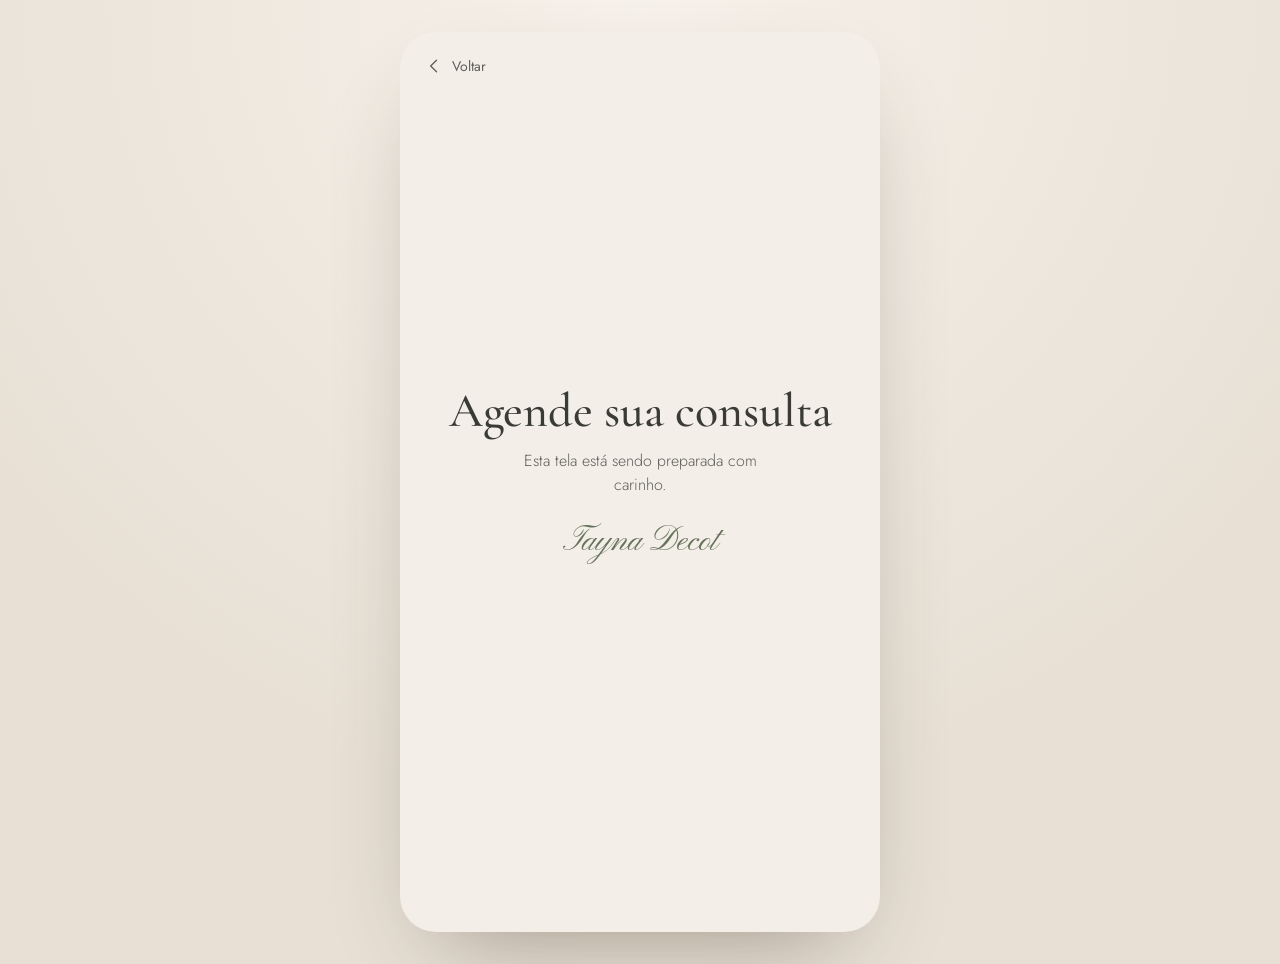
==== agendar.html @ 0a85730a "Start over with a mobile-first link-in-bio home screen New home screen modelled on the reference: sc" ====
<!doctype html>
<html lang="pt-BR">
<head>
  <meta charset="utf-8">
  <meta name="viewport" content="width=device-width, initial-scale=1, viewport-fit=cover">
  <title>Agende sua consulta — Dra. Tayna Decot</title>
  <meta name="theme-color" content="#f3eee8">
  <link rel="preconnect" href="https://fonts.googleapis.com">
  <link rel="preconnect" href="https://fonts.gstatic.com" crossorigin>
  <link href="https://fonts.googleapis.com/css2?family=Cormorant+Garamond:ital,wght@0,400;0,500;0,600;1,400&family=Jost:wght@300;400;500&family=Pinyon+Script&display=swap" rel="stylesheet">
  <link rel="stylesheet" href="styles.css">
</head>
<body>
  <!-- Tela provisória: conteúdo a planejar -->
  <main class="app stub">
    <a class="stub__back" href="index.html"><svg viewBox="0 0 24 24" aria-hidden="true"><path d="M15 5l-7 7 7 7"/></svg>Voltar</a>
    <div class="stub__body">
      <h1 class="stub__title">Agende sua consulta</h1>
      <p class="stub__text">Esta tela está sendo preparada com carinho.</p>
      <p class="stub__sign">Tayna Decot</p>
    </div>
  </main>
</body>
</html>
---- styles.css ----
/* ==========================================================
   Dra. Tayna Decot — tela inicial (mobile first)
   ========================================================== */
:root {
  --cream: #f3eee8;
  --cream-deep: #e8e0d5;
  --sage: #66725a;
  --sage-dark: #4f5a45;
  --sage-soft: #a9b19c;
  --ink: #2e302b;
  --muted: #5d6058;
  --line: #d8cfc3;
  --white: #fffdfa;
  --serif: "Cormorant Garamond", "Times New Roman", serif;
  --sans: "Jost", system-ui, sans-serif;
  --script: "Pinyon Script", cursive;
  --ease: cubic-bezier(.2, .8, .2, 1);
}

*, *::before, *::after { box-sizing: border-box; }
html { -webkit-text-size-adjust: 100%; }
body {
  margin: 0;
  font-family: var(--sans);
  color: var(--ink);
  background: var(--cream-deep);
  -webkit-font-smoothing: antialiased;
}
a { color: inherit; text-decoration: none; }
img { display: block; max-width: 100%; }
:focus-visible { outline: 2px solid var(--sage-dark); outline-offset: 3px; }

/* Coluna do app: tela cheia no celular, centralizada no computador */
.app {
  position: relative;
  max-width: 480px;
  min-height: 100svh;
  margin: 0 auto;
  background: var(--cream);
  overflow: hidden;
  padding-bottom: env(safe-area-inset-bottom);
}
@media (min-width: 520px) {
  body { padding: 32px 0; background: radial-gradient(circle at 50% 0%, #f6f1ea, var(--cream-deep) 70%); }
  .app { min-height: calc(100svh - 64px); border-radius: 36px; box-shadow: 0 40px 90px -40px rgba(60, 50, 35, .45); }
}

/* ---------- topo ---------- */
.hero {
  position: relative;
  height: clamp(500px, 138vw, 620px);
  isolation: isolate;
}
.hero__mono {
  position: absolute; z-index: 1; left: 18px; top: 6px;
  font-family: var(--script); font-size: 118px; line-height: 1;
  color: rgba(46, 48, 43, .16);
  animation: ink 1.6s .2s var(--ease) both;
}
.hero__flourish {
  position: absolute; z-index: 1; left: -8px; top: 88px; width: 72%;
  fill: none; stroke: rgba(46, 48, 43, .18); stroke-width: 1.2; stroke-linecap: round;
  stroke-dasharray: 420; stroke-dashoffset: 420;
  animation: draw 2.2s .5s var(--ease) forwards;
}

.hero__photo {
  position: absolute; z-index: 0; right: 0; top: 0; bottom: 0; width: 64%;
  /* a foto se funde no creme pela esquerda e por baixo */
  -webkit-mask-image: linear-gradient(to right, transparent 0%, #000 28%), linear-gradient(to top, transparent 0%, #000 22%);
  -webkit-mask-composite: source-in;
  mask-image: linear-gradient(to right, transparent 0%, #000 28%), linear-gradient(to top, transparent 0%, #000 22%);
  mask-composite: intersect;
}
.hero__photo img {
  width: 100%; height: 100%; object-fit: cover; object-position: 50% 15%;
  animation: reveal-photo 1.6s var(--ease) both;
}
.hero__photo-empty { display: none; }
.hero__photo.is-empty {
  background:
    radial-gradient(120% 70% at 70% 35%, rgba(255, 255, 255, .7), transparent 60%),
    linear-gradient(160deg, #ddd4c7, #cfc5b6);
}
.hero__photo.is-empty .hero__photo-empty {
  position: absolute; inset: 0; display: grid; place-content: center; text-align: center;
  padding-left: 28%; font-family: var(--serif); font-size: 20px; font-style: italic; color: #7a6f60;
}
.hero__photo-empty small { font-family: var(--sans); font-style: normal; font-size: 11px; letter-spacing: .04em; }

.hero__text {
  position: absolute; z-index: 2; left: 24px; bottom: 34px; width: 58%;
}
.hero__name {
  margin: 0;
  font-family: var(--serif); font-weight: 500;
  font-size: clamp(50px, 14.5vw, 66px); line-height: .92; letter-spacing: -.01em;
  color: #3a3b35;
}
.hero__name span { display: block; animation: rise 1s var(--ease) both; }
.hero__name span + span { animation-delay: .12s; }
.hero__role {
  margin: 12px 0 0;
  font-family: var(--serif); font-size: 24px; color: var(--muted);
  animation: rise 1s .24s var(--ease) both;
}
.hero__tagline {
  margin: 22px 0 0; max-width: 190px;
  font-size: 15px; font-weight: 300; line-height: 1.45; color: var(--muted);
  animation: rise 1s .36s var(--ease) both;
}
.hero__tagline strong { font-weight: 500; color: var(--ink); }

/* ---------- botões ---------- */
.links {
  position: relative; z-index: 3;
  display: grid; gap: 12px;
  padding: 0 16px;
  margin-top: -6px;
}
.link {
  position: relative; overflow: hidden; isolation: isolate;
  display: flex; align-items: center; gap: 18px;
  min-height: 108px; padding: 18px 20px 18px 18px;
  border-radius: 18px;
  color: var(--white);
  background:
    linear-gradient(90deg, rgba(102, 114, 90, .97) 38%, rgba(102, 114, 90, .55) 100%),
    var(--bg, none) right center / cover no-repeat,
    var(--sage);
  box-shadow: 0 14px 30px -18px rgba(60, 70, 50, .6), inset 0 0 0 1px rgba(255, 255, 255, .08);
  transform: translateY(0);
  transition: transform .5s var(--ease), box-shadow .5s var(--ease);
  animation: rise .9s var(--ease) backwards;
}
.link:nth-child(1) { animation-delay: .45s; }
.link:nth-child(2) { animation-delay: .55s; }
.link:nth-child(3) { animation-delay: .65s; }
.link:nth-child(4) { animation-delay: .75s; }

/* ramo de folhas em traço, decorando o lado direito (aparece mesmo sem foto) */
.link::before {
  content: ""; position: absolute; z-index: -1; right: -10px; bottom: -18px; width: 150px; height: 150px;
  opacity: .22;
  background: url("data:image/svg+xml,%3Csvg xmlns='http://www.w3.org/2000/svg' viewBox='0 0 100 100' fill='none' stroke='%23fffdfa' stroke-width='1.2' stroke-linecap='round'%3E%3Cpath d='M20 98C40 70 55 45 88 12'/%3E%3Cpath d='M42 68c-12-2-20-10-22-22 12 2 20 10 22 22z'/%3E%3Cpath d='M44 66c2-12 10-20 22-22-2 12-10 20-22 22z'/%3E%3Cpath d='M58 46c-11-3-17-11-18-22 11 3 17 11 18 22z'/%3E%3Cpath d='M60 44c3-11 11-17 22-18-3 11-11 17-22 18z'/%3E%3Cpath d='M73 28c-9-3-14-10-14-19 9 3 14 10 14 19z'/%3E%3Cpath d='M30 84c-10-1-17-8-19-18 10 1 17 8 19 18z'/%3E%3C/svg%3E") center / contain no-repeat;
  transition: transform .8s var(--ease), opacity .5s;
}
/* brilho que atravessa o botão no toque/hover */
.link::after {
  content: ""; position: absolute; inset: 0; z-index: 0; pointer-events: none;
  background: linear-gradient(105deg, transparent 35%, rgba(255, 255, 255, .22) 50%, transparent 65%);
  transform: translateX(-120%);
}
.link:hover, .link:focus-visible { transform: translateY(-3px); box-shadow: 0 22px 40px -20px rgba(60, 70, 50, .7), inset 0 0 0 1px rgba(255, 255, 255, .12); }
.link:hover::before { transform: rotate(-6deg) scale(1.06); opacity: .32; }
.link:hover::after, .link:focus-visible::after { transform: translateX(120%); transition: transform 1s var(--ease); }
.link:active { transform: scale(.98); }

.link__icon {
  position: relative; z-index: 1; flex: none;
  width: 62px; height: 62px; border-radius: 50%;
  display: grid; place-items: center;
  background: var(--white);
  box-shadow: 0 6px 16px -8px rgba(0, 0, 0, .35);
  transition: transform .5s var(--ease);
}
.link__icon svg { width: 28px; height: 28px; fill: none; stroke: var(--sage-dark); stroke-width: 1.5; stroke-linecap: round; stroke-linejoin: round; }
.link:hover .link__icon { transform: scale(1.06) rotate(-4deg); }
.link__label {
  position: relative; z-index: 1; flex: 1;
  font-family: var(--serif); font-size: 27px; line-height: 1.05; font-weight: 500;
  text-shadow: 0 1px 12px rgba(40, 45, 35, .25);
}
.link__chev {
  position: relative; z-index: 1; flex: none;
  width: 22px; height: 22px; fill: none; stroke: currentColor; stroke-width: 1.6; stroke-linecap: round; stroke-linejoin: round;
  opacity: .9; transition: transform .4s var(--ease);
}
.link:hover .link__chev { transform: translateX(4px); }

/* botão de destaque: foto à esquerda, texto à direita (como no modelo) */
.link--feature {
  justify-content: flex-end;
  padding-left: 45%;
  background:
    linear-gradient(90deg, rgba(102, 114, 90, 0) 0%, rgba(102, 114, 90, .35) 38%, rgba(102, 114, 90, .97) 58%),
    var(--bg, none) left center / cover no-repeat,
    linear-gradient(120deg, #b8bea9 0%, #8e977f 45%, var(--sage) 70%);
}
.link--feature::before { right: auto; left: -14px; opacity: .3; }

/* ---------- rodapé ---------- */
.foot { padding: 34px 24px 40px; text-align: center; color: var(--muted); }
.foot__social { display: flex; justify-content: center; gap: 12px; }
.foot__social a {
  width: 44px; height: 44px; border-radius: 50%; display: grid; place-items: center;
  border: 1px solid var(--line); transition: background .3s, border-color .3s, color .3s;
}
.foot__social a:hover { background: var(--sage); border-color: var(--sage); color: var(--white); }
.foot__social svg { width: 20px; fill: none; stroke: currentColor; stroke-width: 1.5; stroke-linecap: round; stroke-linejoin: round; }
.foot__sign { margin: 18px 0 0; font-family: var(--script); font-size: 38px; line-height: 1.1; color: var(--sage); }
.foot__copy { margin: 6px 0 0; font-size: 11px; letter-spacing: .12em; text-transform: uppercase; }

/* ---------- telas internas (provisórias) ---------- */
.stub { min-height: 100svh; display: flex; flex-direction: column; padding: 24px; }
.stub__back { display: inline-flex; align-items: center; gap: 8px; font-size: 14px; color: var(--muted); }
.stub__back svg { width: 20px; fill: none; stroke: currentColor; stroke-width: 1.6; stroke-linecap: round; stroke-linejoin: round; }
.stub__body { margin: auto 0; text-align: center; }
.stub__title { margin: 0; font-family: var(--serif); font-weight: 500; font-size: 48px; line-height: 1; color: #3a3b35; animation: rise 1s var(--ease) both; }
.stub__text { margin: 14px auto 0; max-width: 260px; color: var(--muted); font-weight: 300; line-height: 1.5; }
.stub__sign { margin-top: 24px; font-family: var(--script); font-size: 34px; color: var(--sage); }

/* ---------- animações ---------- */
@keyframes rise { from { opacity: 0; transform: translateY(18px); } to { opacity: 1; transform: none; } }
@keyframes reveal-photo { from { opacity: 0; transform: scale(1.08); } to { opacity: 1; transform: none; } }
@keyframes ink { from { opacity: 0; clip-path: inset(0 100% 0 0); } to { opacity: 1; clip-path: inset(0 0 0 0); } }
@keyframes draw { to { stroke-dashoffset: 0; } }

@media (prefers-reduced-motion: reduce) {
  *, *::before, *::after { animation: none !important; transition: none !important; }
  .hero__flourish { stroke-dashoffset: 0; }
}
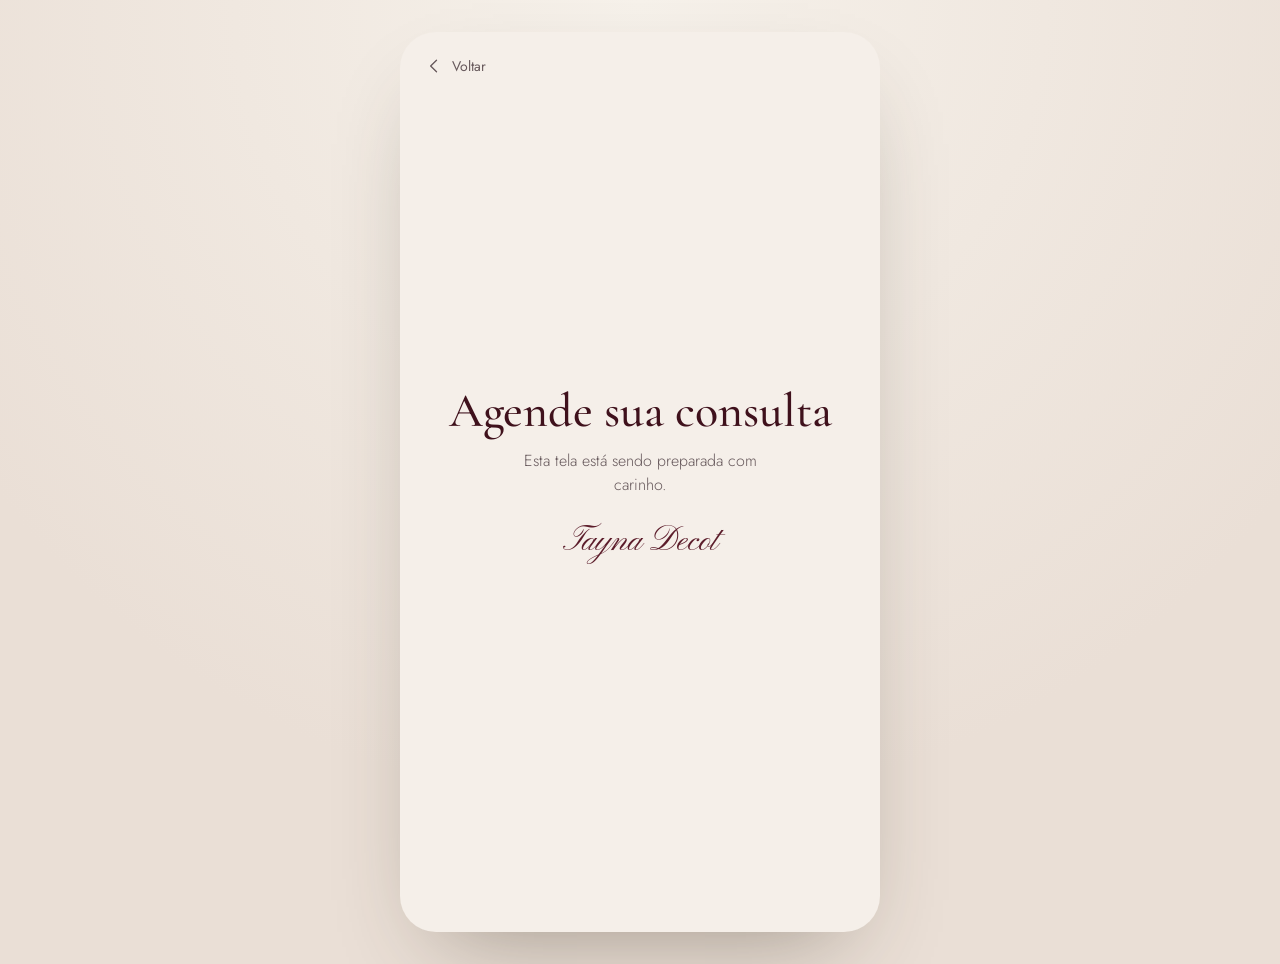
==== commit d699de8c: "Switch theme to dark wine with fine gold line details Wine buttons with a thin inset champagne frame" ====
--- a/agendar.html
+++ b/agendar.html
@@ -4,7 +4,7 @@
   <meta charset="utf-8">
   <meta name="viewport" content="width=device-width, initial-scale=1, viewport-fit=cover">
   <title>Agende sua consulta — Dra. Tayna Decot</title>
-  <meta name="theme-color" content="#f3eee8">
+  <meta name="theme-color" content="#f5efe9">
   <link rel="preconnect" href="https://fonts.googleapis.com">
   <link rel="preconnect" href="https://fonts.gstatic.com" crossorigin>
   <link href="https://fonts.googleapis.com/css2?family=Cormorant+Garamond:ital,wght@0,400;0,500;0,600;1,400&family=Jost:wght@300;400;500&family=Pinyon+Script&display=swap" rel="stylesheet">
--- a/styles.css
+++ b/styles.css
@@ -2,14 +2,16 @@
    Dra. Tayna Decot — tela inicial (mobile first)
    ========================================================== */
 :root {
-  --cream: #f3eee8;
-  --cream-deep: #e8e0d5;
-  --sage: #66725a;
-  --sage-dark: #4f5a45;
-  --sage-soft: #a9b19c;
-  --ink: #2e302b;
-  --muted: #5d6058;
-  --line: #d8cfc3;
+  --cream: #f5efe9;
+  --cream-deep: #eadfd6;
+  --wine: #5c1d2b;
+  --wine-dark: #3f111c;
+  --wine-soft: #b98d93;
+  --gold: #c7a67a;
+  --gold-line: rgba(199, 166, 122, .6);
+  --ink: #2f2427;
+  --muted: #66585b;
+  --line: #dccbc0;
   --white: #fffdfa;
   --serif: "Cormorant Garamond", "Times New Roman", serif;
   --sans: "Jost", system-ui, sans-serif;
@@ -28,7 +30,7 @@
 }
 a { color: inherit; text-decoration: none; }
 img { display: block; max-width: 100%; }
-:focus-visible { outline: 2px solid var(--sage-dark); outline-offset: 3px; }
+:focus-visible { outline: 2px solid var(--wine); outline-offset: 3px; }
 
 /* Coluna do app: tela cheia no celular, centralizada no computador */
 .app {
@@ -54,12 +56,12 @@
 .hero__mono {
   position: absolute; z-index: 1; left: 18px; top: 6px;
   font-family: var(--script); font-size: 118px; line-height: 1;
-  color: rgba(46, 48, 43, .16);
+  color: rgba(92, 29, 43, .15);
   animation: ink 1.6s .2s var(--ease) both;
 }
 .hero__flourish {
   position: absolute; z-index: 1; left: -8px; top: 88px; width: 72%;
-  fill: none; stroke: rgba(46, 48, 43, .18); stroke-width: 1.2; stroke-linecap: round;
+  fill: none; stroke: rgba(92, 29, 43, .3); stroke-width: .7; stroke-linecap: round;
   stroke-dasharray: 420; stroke-dashoffset: 420;
   animation: draw 2.2s .5s var(--ease) forwards;
 }
@@ -95,7 +97,7 @@
   margin: 0;
   font-family: var(--serif); font-weight: 500;
   font-size: clamp(50px, 14.5vw, 66px); line-height: .92; letter-spacing: -.01em;
-  color: #3a3b35;
+  color: var(--wine-dark);
 }
 .hero__name span { display: block; animation: rise 1s var(--ease) both; }
 .hero__name span + span { animation-delay: .12s; }
@@ -110,6 +112,13 @@
   animation: rise 1s .36s var(--ease) both;
 }
 .hero__tagline strong { font-weight: 500; color: var(--ink); }
+
+/* ---------- ornamento fino ---------- */
+.ornament { position: relative; z-index: 3; display: flex; align-items: center; gap: 10px; padding: 0 40px 16px; color: var(--gold); }
+.ornament::before, .ornament::after { content: ""; flex: 1; height: 1px; background: linear-gradient(90deg, transparent, var(--gold-line)); transform-origin: right; animation: grow 1.2s .4s var(--ease) backwards; }
+.ornament::after { background: linear-gradient(90deg, var(--gold-line), transparent); transform-origin: left; }
+.ornament svg { width: 16px; height: 16px; fill: none; stroke: currentColor; stroke-width: .8; animation: rise 1s .5s var(--ease) backwards; }
+@keyframes grow { from { transform: scaleX(0); } }
 
 /* ---------- botões ---------- */
 .links {
@@ -125,10 +134,11 @@
   border-radius: 18px;
   color: var(--white);
   background:
-    linear-gradient(90deg, rgba(102, 114, 90, .97) 38%, rgba(102, 114, 90, .55) 100%),
+    linear-gradient(90deg, rgba(92, 29, 43, .97) 38%, rgba(92, 29, 43, .6) 100%),
     var(--bg, none) right center / cover no-repeat,
-    var(--sage);
-  box-shadow: 0 14px 30px -18px rgba(60, 70, 50, .6), inset 0 0 0 1px rgba(255, 255, 255, .08);
+    var(--wine);
+  box-shadow: 0 16px 32px -20px rgba(63, 17, 28, .75);
+  outline: 1px solid var(--gold-line); outline-offset: -7px;
   transform: translateY(0);
   transition: transform .5s var(--ease), box-shadow .5s var(--ease);
   animation: rise .9s var(--ease) backwards;
@@ -141,18 +151,18 @@
 /* ramo de folhas em traço, decorando o lado direito (aparece mesmo sem foto) */
 .link::before {
   content: ""; position: absolute; z-index: -1; right: -10px; bottom: -18px; width: 150px; height: 150px;
-  opacity: .22;
-  background: url("data:image/svg+xml,%3Csvg xmlns='http://www.w3.org/2000/svg' viewBox='0 0 100 100' fill='none' stroke='%23fffdfa' stroke-width='1.2' stroke-linecap='round'%3E%3Cpath d='M20 98C40 70 55 45 88 12'/%3E%3Cpath d='M42 68c-12-2-20-10-22-22 12 2 20 10 22 22z'/%3E%3Cpath d='M44 66c2-12 10-20 22-22-2 12-10 20-22 22z'/%3E%3Cpath d='M58 46c-11-3-17-11-18-22 11 3 17 11 18 22z'/%3E%3Cpath d='M60 44c3-11 11-17 22-18-3 11-11 17-22 18z'/%3E%3Cpath d='M73 28c-9-3-14-10-14-19 9 3 14 10 14 19z'/%3E%3Cpath d='M30 84c-10-1-17-8-19-18 10 1 17 8 19 18z'/%3E%3C/svg%3E") center / contain no-repeat;
+  opacity: .45;
+  background: url("data:image/svg+xml,%3Csvg xmlns='http://www.w3.org/2000/svg' viewBox='0 0 100 100' fill='none' stroke='%23d9bf94' stroke-width='.7' stroke-linecap='round'%3E%3Cpath d='M20 98C40 70 55 45 88 12'/%3E%3Cpath d='M42 68c-12-2-20-10-22-22 12 2 20 10 22 22z'/%3E%3Cpath d='M44 66c2-12 10-20 22-22-2 12-10 20-22 22z'/%3E%3Cpath d='M58 46c-11-3-17-11-18-22 11 3 17 11 18 22z'/%3E%3Cpath d='M60 44c3-11 11-17 22-18-3 11-11 17-22 18z'/%3E%3Cpath d='M73 28c-9-3-14-10-14-19 9 3 14 10 14 19z'/%3E%3Cpath d='M30 84c-10-1-17-8-19-18 10 1 17 8 19 18z'/%3E%3C/svg%3E") center / contain no-repeat;
   transition: transform .8s var(--ease), opacity .5s;
 }
 /* brilho que atravessa o botão no toque/hover */
 .link::after {
   content: ""; position: absolute; inset: 0; z-index: 0; pointer-events: none;
-  background: linear-gradient(105deg, transparent 35%, rgba(255, 255, 255, .22) 50%, transparent 65%);
+  background: linear-gradient(105deg, transparent 35%, rgba(233, 208, 170, .22) 50%, transparent 65%);
   transform: translateX(-120%);
 }
-.link:hover, .link:focus-visible { transform: translateY(-3px); box-shadow: 0 22px 40px -20px rgba(60, 70, 50, .7), inset 0 0 0 1px rgba(255, 255, 255, .12); }
-.link:hover::before { transform: rotate(-6deg) scale(1.06); opacity: .32; }
+.link:hover, .link:focus-visible { transform: translateY(-3px); box-shadow: 0 24px 42px -22px rgba(63, 17, 28, .85); outline-color: var(--gold); }
+.link:hover::before { transform: rotate(-6deg) scale(1.06); opacity: .6; }
 .link:hover::after, .link:focus-visible::after { transform: translateX(120%); transition: transform 1s var(--ease); }
 .link:active { transform: scale(.98); }
 
@@ -161,19 +171,19 @@
   width: 62px; height: 62px; border-radius: 50%;
   display: grid; place-items: center;
   background: var(--white);
-  box-shadow: 0 6px 16px -8px rgba(0, 0, 0, .35);
+  box-shadow: 0 0 0 5px var(--wine), 0 0 0 6px var(--gold-line), 0 8px 18px -8px rgba(0, 0, 0, .45);
   transition: transform .5s var(--ease);
 }
-.link__icon svg { width: 28px; height: 28px; fill: none; stroke: var(--sage-dark); stroke-width: 1.5; stroke-linecap: round; stroke-linejoin: round; }
+.link__icon svg { width: 28px; height: 28px; fill: none; stroke: var(--wine); stroke-width: 1.1; stroke-linecap: round; stroke-linejoin: round; }
 .link:hover .link__icon { transform: scale(1.06) rotate(-4deg); }
 .link__label {
   position: relative; z-index: 1; flex: 1;
-  font-family: var(--serif); font-size: 27px; line-height: 1.05; font-weight: 500;
-  text-shadow: 0 1px 12px rgba(40, 45, 35, .25);
+  font-family: var(--serif); font-size: 27px; line-height: 1.05; font-weight: 500; letter-spacing: .01em;
+  text-shadow: 0 1px 12px rgba(40, 10, 18, .3);
 }
 .link__chev {
   position: relative; z-index: 1; flex: none;
-  width: 22px; height: 22px; fill: none; stroke: currentColor; stroke-width: 1.6; stroke-linecap: round; stroke-linejoin: round;
+  width: 22px; height: 22px; fill: none; stroke: var(--gold); stroke-width: 1.1; stroke-linecap: round; stroke-linejoin: round;
   opacity: .9; transition: transform .4s var(--ease);
 }
 .link:hover .link__chev { transform: translateX(4px); }
@@ -183,9 +193,9 @@
   justify-content: flex-end;
   padding-left: 45%;
   background:
-    linear-gradient(90deg, rgba(102, 114, 90, 0) 0%, rgba(102, 114, 90, .35) 38%, rgba(102, 114, 90, .97) 58%),
+    linear-gradient(90deg, rgba(92, 29, 43, 0) 0%, rgba(92, 29, 43, .4) 38%, rgba(92, 29, 43, .97) 58%),
     var(--bg, none) left center / cover no-repeat,
-    linear-gradient(120deg, #b8bea9 0%, #8e977f 45%, var(--sage) 70%);
+    linear-gradient(120deg, #d9c2bb 0%, #a0636c 42%, var(--wine) 68%);
 }
 .link--feature::before { right: auto; left: -14px; opacity: .3; }
 
@@ -194,11 +204,11 @@
 .foot__social { display: flex; justify-content: center; gap: 12px; }
 .foot__social a {
   width: 44px; height: 44px; border-radius: 50%; display: grid; place-items: center;
-  border: 1px solid var(--line); transition: background .3s, border-color .3s, color .3s;
-}
-.foot__social a:hover { background: var(--sage); border-color: var(--sage); color: var(--white); }
-.foot__social svg { width: 20px; fill: none; stroke: currentColor; stroke-width: 1.5; stroke-linecap: round; stroke-linejoin: round; }
-.foot__sign { margin: 18px 0 0; font-family: var(--script); font-size: 38px; line-height: 1.1; color: var(--sage); }
+  border: 1px solid var(--gold-line); color: var(--wine); transition: background .3s, border-color .3s, color .3s;
+}
+.foot__social a:hover { background: var(--wine); border-color: var(--wine); color: var(--white); }
+.foot__social svg { width: 20px; fill: none; stroke: currentColor; stroke-width: 1.1; stroke-linecap: round; stroke-linejoin: round; }
+.foot__sign { margin: 18px 0 0; font-family: var(--script); font-size: 38px; line-height: 1.1; color: var(--wine); }
 .foot__copy { margin: 6px 0 0; font-size: 11px; letter-spacing: .12em; text-transform: uppercase; }
 
 /* ---------- telas internas (provisórias) ---------- */
@@ -206,9 +216,9 @@
 .stub__back { display: inline-flex; align-items: center; gap: 8px; font-size: 14px; color: var(--muted); }
 .stub__back svg { width: 20px; fill: none; stroke: currentColor; stroke-width: 1.6; stroke-linecap: round; stroke-linejoin: round; }
 .stub__body { margin: auto 0; text-align: center; }
-.stub__title { margin: 0; font-family: var(--serif); font-weight: 500; font-size: 48px; line-height: 1; color: #3a3b35; animation: rise 1s var(--ease) both; }
+.stub__title { margin: 0; font-family: var(--serif); font-weight: 500; font-size: 48px; line-height: 1; color: var(--wine-dark); animation: rise 1s var(--ease) both; }
 .stub__text { margin: 14px auto 0; max-width: 260px; color: var(--muted); font-weight: 300; line-height: 1.5; }
-.stub__sign { margin-top: 24px; font-family: var(--script); font-size: 34px; color: var(--sage); }
+.stub__sign { margin-top: 24px; font-family: var(--script); font-size: 34px; color: var(--wine); }
 
 /* ---------- animações ---------- */
 @keyframes rise { from { opacity: 0; transform: translateY(18px); } to { opacity: 1; transform: none; } }
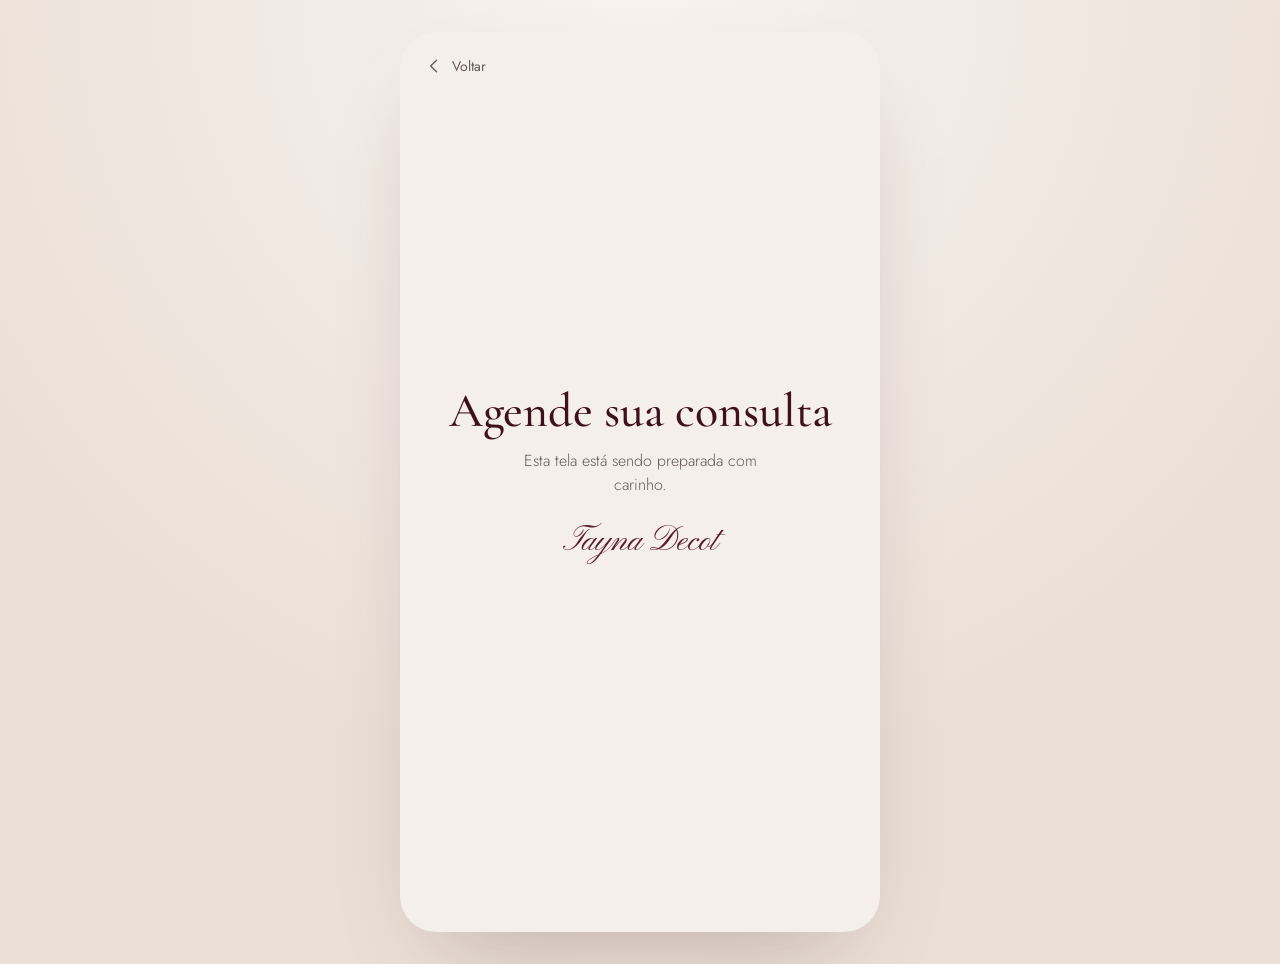
==== commit 3039bf31: "Refine doctor's name with fine lines and remove olive tones Name set in light Cormorant with italic " ====
--- a/agendar.html
+++ b/agendar.html
@@ -7,7 +7,7 @@
   <meta name="theme-color" content="#f5efe9">
   <link rel="preconnect" href="https://fonts.googleapis.com">
   <link rel="preconnect" href="https://fonts.gstatic.com" crossorigin>
-  <link href="https://fonts.googleapis.com/css2?family=Cormorant+Garamond:ital,wght@0,400;0,500;0,600;1,400&family=Jost:wght@300;400;500&family=Pinyon+Script&display=swap" rel="stylesheet">
+  <link href="https://fonts.googleapis.com/css2?family=Cormorant+Garamond:ital,wght@0,300;0,400;0,500;0,600;1,300;1,400&family=Jost:wght@300;400;500&family=Pinyon+Script&display=swap" rel="stylesheet">
   <link rel="stylesheet" href="styles.css">
 </head>
 <body>
--- a/styles.css
+++ b/styles.css
@@ -43,8 +43,8 @@
   padding-bottom: env(safe-area-inset-bottom);
 }
 @media (min-width: 520px) {
-  body { padding: 32px 0; background: radial-gradient(circle at 50% 0%, #f6f1ea, var(--cream-deep) 70%); }
-  .app { min-height: calc(100svh - 64px); border-radius: 36px; box-shadow: 0 40px 90px -40px rgba(60, 50, 35, .45); }
+  body { padding: 32px 0; background: radial-gradient(circle at 50% 0%, #f8f2ee, var(--cream-deep) 70%); }
+  .app { min-height: calc(100svh - 64px); border-radius: 36px; box-shadow: 0 40px 90px -40px rgba(63, 17, 28, .28); }
 }
 
 /* ---------- topo ---------- */
@@ -81,29 +81,39 @@
 .hero__photo-empty { display: none; }
 .hero__photo.is-empty {
   background:
-    radial-gradient(120% 70% at 70% 35%, rgba(255, 255, 255, .7), transparent 60%),
-    linear-gradient(160deg, #ddd4c7, #cfc5b6);
+    radial-gradient(120% 70% at 70% 35%, rgba(255, 255, 255, .75), transparent 60%),
+    linear-gradient(160deg, #eadbd5, #dcc6bf);
 }
 .hero__photo.is-empty .hero__photo-empty {
   position: absolute; inset: 0; display: grid; place-content: center; text-align: center;
-  padding-left: 28%; font-family: var(--serif); font-size: 20px; font-style: italic; color: #7a6f60;
+  padding-left: 28%; font-family: var(--serif); font-size: 20px; font-style: italic; color: #8a6a6e;
 }
 .hero__photo-empty small { font-family: var(--sans); font-style: normal; font-size: 11px; letter-spacing: .04em; }
 
 .hero__text {
   position: absolute; z-index: 2; left: 24px; bottom: 34px; width: 58%;
 }
+.hero__pre {
+  display: flex; align-items: center; gap: 10px; margin: 0 0 12px;
+  font-size: 11px; letter-spacing: .42em; text-transform: uppercase; color: var(--gold);
+  animation: rise 1s var(--ease) backwards;
+}
+.hero__pre::after { content: ""; flex: 0 0 44px; height: 1px; background: var(--gold-line); }
 .hero__name {
   margin: 0;
-  font-family: var(--serif); font-weight: 500;
-  font-size: clamp(50px, 14.5vw, 66px); line-height: .92; letter-spacing: -.01em;
+  font-family: var(--serif); font-weight: 300;
+  font-size: clamp(56px, 16vw, 74px); line-height: .88; letter-spacing: .01em;
   color: var(--wine-dark);
 }
-.hero__name span { display: block; animation: rise 1s var(--ease) both; }
-.hero__name span + span { animation-delay: .12s; }
+.hero__name span { display: block; animation: rise 1.1s var(--ease) backwards; }
+.hero__name span + span { font-style: italic; padding-left: .42em; animation-delay: .12s; }
+/* filete fino dourado com losango, sob o nome */
+.hero__rule { display: flex; align-items: center; gap: 8px; margin: 14px 0 0; width: 150px; color: var(--gold); }
+.hero__rule::before { content: ""; flex: 1; height: 1px; background: linear-gradient(90deg, var(--gold-line), var(--gold)); transform-origin: left; animation: grow 1.2s .35s var(--ease) backwards; }
+.hero__rule svg { width: 9px; height: 9px; fill: none; stroke: currentColor; stroke-width: 1; }
 .hero__role {
   margin: 12px 0 0;
-  font-family: var(--serif); font-size: 24px; color: var(--muted);
+  font-family: var(--serif); font-size: 21px; font-weight: 400; font-style: italic; letter-spacing: .02em; color: var(--muted);
   animation: rise 1s .24s var(--ease) both;
 }
 .hero__tagline {
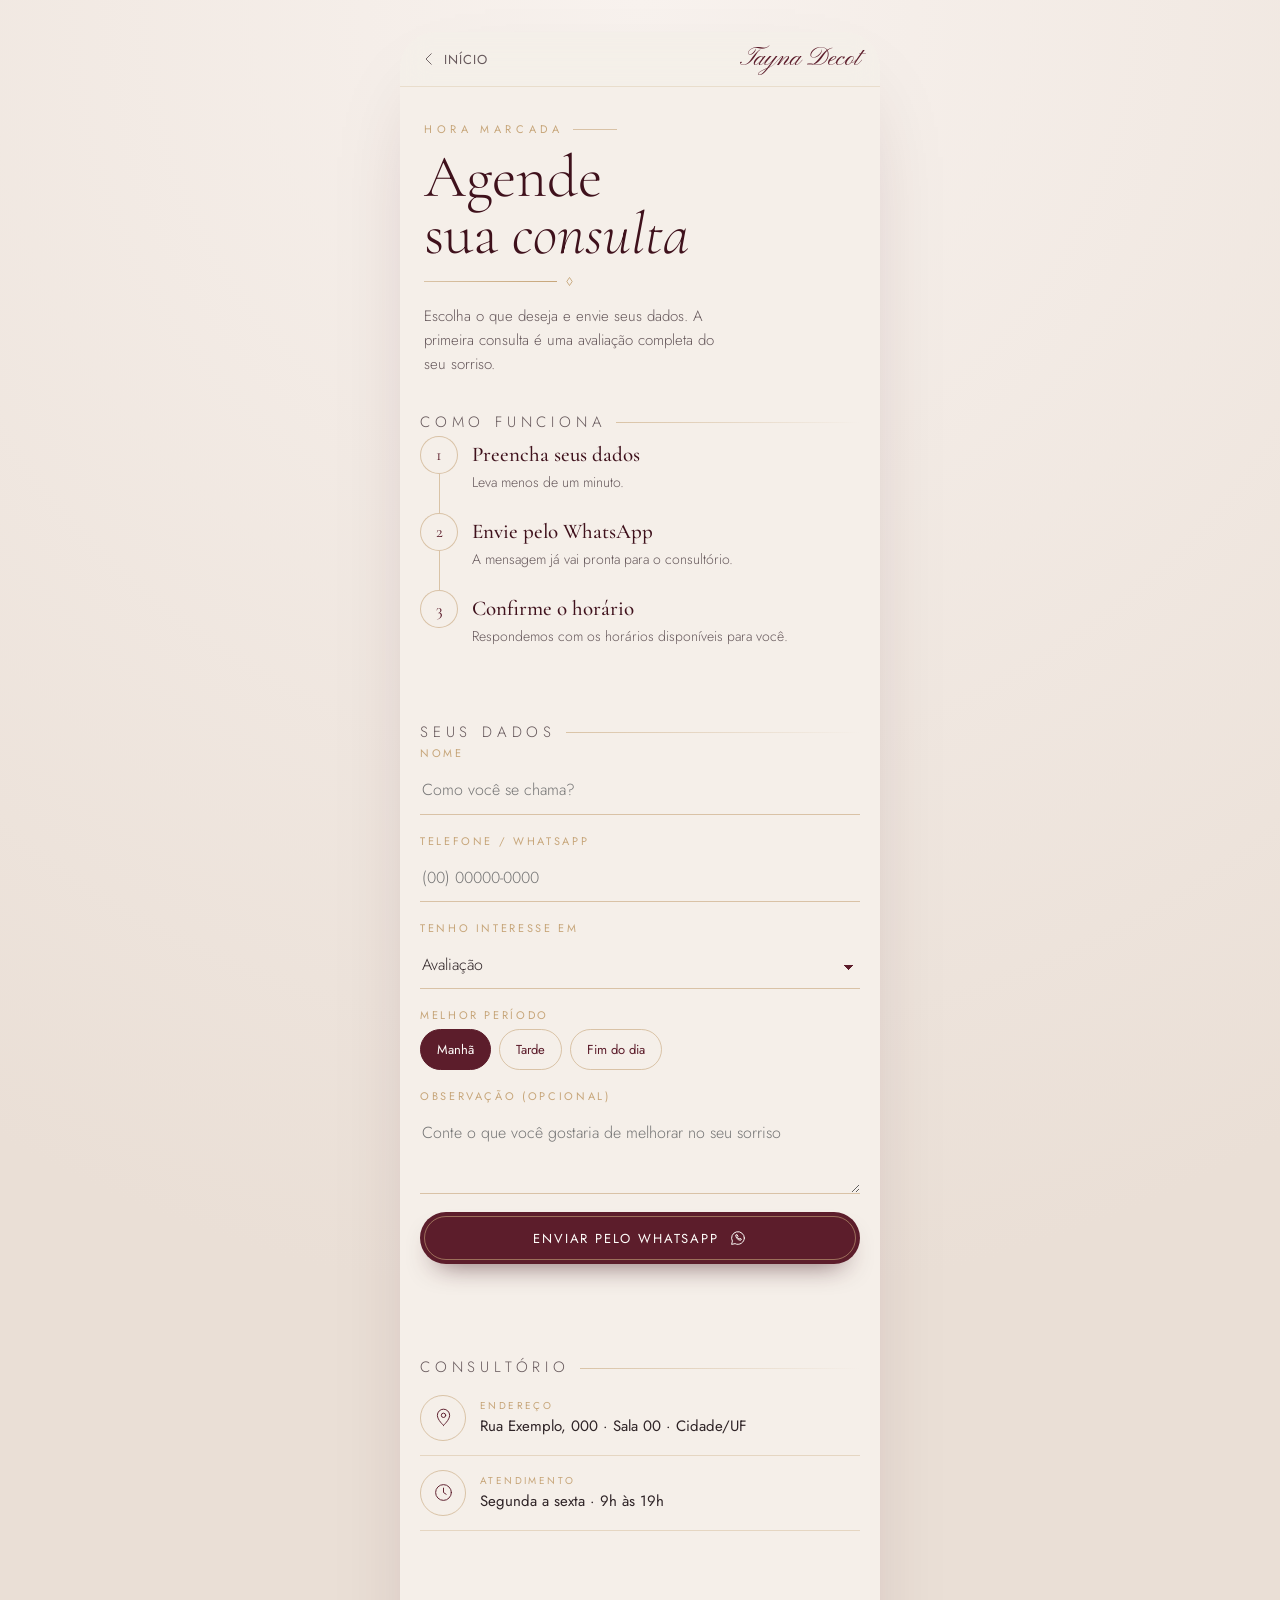
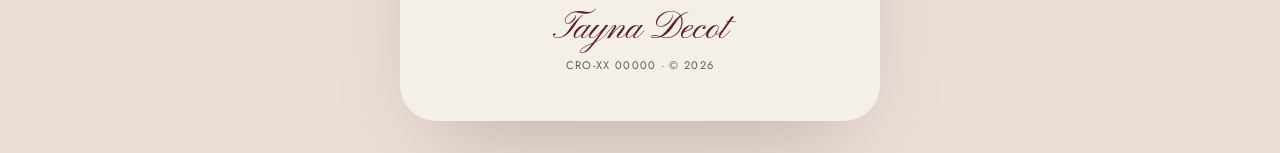
==== commit d33ac9af: "Build out inner screens, flash navigation and one-screen home - Tapping a button (or going back) fla" ====
--- a/agendar.html
+++ b/agendar.html
@@ -4,6 +4,7 @@
   <meta charset="utf-8">
   <meta name="viewport" content="width=device-width, initial-scale=1, viewport-fit=cover">
   <title>Agende sua consulta — Dra. Tayna Decot</title>
+  <meta name="description" content="Agende sua consulta com a Dra. Tayna Decot pelo WhatsApp.">
   <meta name="theme-color" content="#f5efe9">
   <link rel="preconnect" href="https://fonts.googleapis.com">
   <link rel="preconnect" href="https://fonts.gstatic.com" crossorigin>
@@ -11,14 +12,63 @@
   <link rel="stylesheet" href="styles.css">
 </head>
 <body>
-  <!-- Tela provisória: conteúdo a planejar -->
-  <main class="app stub">
-    <a class="stub__back" href="index.html"><svg viewBox="0 0 24 24" aria-hidden="true"><path d="M15 5l-7 7 7 7"/></svg>Voltar</a>
-    <div class="stub__body">
-      <h1 class="stub__title">Agende sua consulta</h1>
-      <p class="stub__text">Esta tela está sendo preparada com carinho.</p>
-      <p class="stub__sign">Tayna Decot</p>
-    </div>
+  <script>document.documentElement.classList.add('flash-in');</script>
+  <div class="page-cover" aria-hidden="true"></div>
+  <main class="app page" id="agendar">
+    <header class="page__top">
+      <a class="page__back" href="index.html" data-flash><svg viewBox="0 0 24 24" aria-hidden="true"><path d="M15 5l-7 7 7 7"/></svg>Início</a>
+      <span class="page__sign">Tayna Decot</span>
+    </header>
+
+    <section class="page__head">
+      <p class="hero__pre">Hora marcada</p>
+      <h1 class="page__title">Agende sua <em>consulta</em></h1>
+      <span class="hero__rule" aria-hidden="true"><svg viewBox="0 0 10 10"><path d="M5 .5l3 4.5-3 4.5-3-4.5z"/></svg></span>
+      <p class="page__intro">Escolha o que deseja e envie seus dados. A primeira consulta é uma avaliação completa do seu sorriso.</p>
+    </section>
+
+    <section class="section reveal">
+      <p class="section__label">Como funciona</p>
+      <ol class="steps">
+        <li><span class="steps__dot">1</span><div><h3>Preencha seus dados</h3><p>Leva menos de um minuto.</p></div></li><li><span class="steps__dot">2</span><div><h3>Envie pelo WhatsApp</h3><p>A mensagem já vai pronta para o consultório.</p></div></li><li><span class="steps__dot">3</span><div><h3>Confirme o horário</h3><p>Respondemos com os horários disponíveis para você.</p></div></li>
+      </ol>
+    </section>
+
+    <section class="section reveal">
+      <p class="section__label">Seus dados</p>
+      <form class="form" id="agenda-form" novalidate>
+        <div class="field"><label for="f-nome">Nome</label><input id="f-nome" name="nome" autocomplete="name" placeholder="Como você se chama?" required></div>
+        <div class="field"><label for="f-tel">Telefone / WhatsApp</label><input id="f-tel" name="telefone" type="tel" inputmode="tel" autocomplete="tel" placeholder="(00) 00000-0000" required></div>
+        <div class="field"><label for="f-trat">Tenho interesse em</label>
+          <select id="f-trat" name="tratamento"><option>Avaliação</option><option>Lentes de contato dental</option><option>Clareamento dental</option><option>Facetas em resina</option><option>Alinhadores invisíveis</option><option>Implantes dentários</option><option>Limpeza e prevenção</option><option>Outro</option></select>
+        </div>
+        <fieldset class="field">
+          <legend>Melhor período</legend>
+          <div class="options">
+            <input type="radio" id="p-manha" name="periodo" value="Manhã" checked><label for="p-manha">Manhã</label>
+            <input type="radio" id="p-tarde" name="periodo" value="Tarde"><label for="p-tarde">Tarde</label>
+            <input type="radio" id="p-noite" name="periodo" value="Fim do dia"><label for="p-noite">Fim do dia</label>
+          </div>
+        </fieldset>
+        <div class="field"><label for="f-msg">Observação (opcional)</label><textarea id="f-msg" name="mensagem" placeholder="Conte o que você gostaria de melhorar no seu sorriso"></textarea></div>
+        <button class="btn-wine btn-block" type="submit">Enviar pelo WhatsApp <svg viewBox="0 0 24 24" aria-hidden="true"><path d="M20.5 12a8.5 8.5 0 0 1-12.4 7.5L3.5 20.5l1-4.4A8.5 8.5 0 1 1 20.5 12z"/><path d="M9 8.5c0 3.5 3 6.5 6.5 6.5l1-1.5-2-1-1 .8c-1-.5-1.8-1.3-2.3-2.3l.8-1-1-2z"/></svg></button>
+        <p class="form__status" id="agenda-status" role="status"></p>
+      </form>
+    </section>
+
+    <section class="section reveal">
+      <p class="section__label">Consultório</p>
+      <div class="info">
+        <div class="info__row"><span class="info__icon"><svg viewBox="0 0 24 24" aria-hidden="true"><path d="M12 21s-7-6.2-7-11.5a7 7 0 0 1 14 0C19 14.8 12 21 12 21z"/><circle cx="12" cy="9.5" r="2.5"/></svg></span><div><small>Endereço</small><strong>Rua Exemplo, 000 · Sala 00 · Cidade/UF</strong></div><span></span></div>
+        <div class="info__row"><span class="info__icon"><svg viewBox="0 0 24 24" aria-hidden="true"><circle cx="12" cy="12" r="9"/><path d="M12 7v5l3 2"/></svg></span><div><small>Atendimento</small><strong>Segunda a sexta · 9h às 19h</strong></div><span></span></div>
+      </div>
+    </section>
+
+    <footer class="foot">
+      <p class="foot__sign">Tayna Decot</p>
+      <p class="foot__copy">CRO-XX 00000 · © <span data-year></span></p>
+    </footer>
   </main>
+  <script src="script.js"></script>
 </body>
 </html>
--- a/styles.css
+++ b/styles.css
@@ -149,8 +149,9 @@
     var(--wine);
   box-shadow: 0 16px 32px -20px rgba(63, 17, 28, .75);
   outline: 1px solid var(--gold-line); outline-offset: -7px;
-  transform: translateY(0);
-  transition: transform .5s var(--ease), box-shadow .5s var(--ease);
+  --rx: 0deg; --ry: 0deg; --px: 0; --py: 0; --lift: 0px; --s: 1; --gx: 50%; --gy: 50%;
+  transform: perspective(800px) translateY(var(--lift)) rotateX(var(--rx)) rotateY(var(--ry)) scale(var(--s));
+  transition: transform .6s var(--ease), box-shadow .5s var(--ease), outline-color .4s;
   animation: rise .9s var(--ease) backwards;
 }
 .link:nth-child(1) { animation-delay: .45s; }
@@ -171,10 +172,11 @@
   background: linear-gradient(105deg, transparent 35%, rgba(233, 208, 170, .22) 50%, transparent 65%);
   transform: translateX(-120%);
 }
-.link:hover, .link:focus-visible { transform: translateY(-3px); box-shadow: 0 24px 42px -22px rgba(63, 17, 28, .85); outline-color: var(--gold); }
+.link:hover, .link:focus-visible { --lift: -3px; box-shadow: 0 24px 42px -22px rgba(63, 17, 28, .85); outline-color: var(--gold); }
 .link:hover::before { transform: rotate(-6deg) scale(1.06); opacity: .6; }
 .link:hover::after, .link:focus-visible::after { transform: translateX(120%); transition: transform 1s var(--ease); }
-.link:active { transform: scale(.98); }
+.link.is-tilting { transition: transform .12s linear, box-shadow .5s var(--ease), outline-color .4s; }
+.link:active { --s: .98; }
 
 .link__icon {
   position: relative; z-index: 1; flex: none;
@@ -182,10 +184,24 @@
   display: grid; place-items: center;
   background: var(--white);
   box-shadow: 0 0 0 5px var(--wine), 0 0 0 6px var(--gold-line), 0 8px 18px -8px rgba(0, 0, 0, .45);
-  transition: transform .5s var(--ease);
+  transform: translate(calc(var(--px) * 10px), calc(var(--py) * 10px));
+  transition: transform .6s var(--ease), box-shadow .6s var(--ease);
 }
 .link__icon svg { width: 28px; height: 28px; fill: none; stroke: var(--wine); stroke-width: 1.1; stroke-linecap: round; stroke-linejoin: round; }
-.link:hover .link__icon { transform: scale(1.06) rotate(-4deg); }
+/* o ícone "descola" e flutua acima do botão */
+.link:hover .link__icon, .link.is-tilting .link__icon {
+  transform: translate(calc(var(--px) * 14px), calc(var(--py) * 14px - 4px)) scale(1.07);
+  box-shadow: 0 0 0 5px var(--wine), 0 0 0 6px var(--gold), 0 18px 26px -10px rgba(0, 0, 0, .55);
+}
+.link.is-tilting .link__label { transform: translate(calc(var(--px) * 6px), calc(var(--py) * 6px)); }
+.link__label { transition: transform .6s var(--ease); }
+/* brilho dourado que segue o dedo / mouse */
+.link__glare {
+  position: absolute; inset: 0; z-index: 0; pointer-events: none; border-radius: inherit;
+  background: radial-gradient(260px circle at var(--gx) var(--gy), rgba(236, 206, 160, .28), rgba(236, 206, 160, .06) 40%, transparent 65%);
+  opacity: 0; transition: opacity .5s;
+}
+.link:hover .link__glare, .link.is-tilting .link__glare { opacity: 1; }
 .link__label {
   position: relative; z-index: 1; flex: 1;
   font-family: var(--serif); font-size: 27px; line-height: 1.05; font-weight: 500; letter-spacing: .01em;
@@ -221,14 +237,248 @@
 .foot__sign { margin: 18px 0 0; font-family: var(--script); font-size: 38px; line-height: 1.1; color: var(--wine); }
 .foot__copy { margin: 6px 0 0; font-size: 11px; letter-spacing: .12em; text-transform: uppercase; }
 
-/* ---------- telas internas (provisórias) ---------- */
-.stub { min-height: 100svh; display: flex; flex-direction: column; padding: 24px; }
-.stub__back { display: inline-flex; align-items: center; gap: 8px; font-size: 14px; color: var(--muted); }
-.stub__back svg { width: 20px; fill: none; stroke: currentColor; stroke-width: 1.6; stroke-linecap: round; stroke-linejoin: round; }
-.stub__body { margin: auto 0; text-align: center; }
-.stub__title { margin: 0; font-family: var(--serif); font-weight: 500; font-size: 48px; line-height: 1; color: var(--wine-dark); animation: rise 1s var(--ease) both; }
-.stub__text { margin: 14px auto 0; max-width: 260px; color: var(--muted); font-weight: 300; line-height: 1.5; }
-.stub__sign { margin-top: 24px; font-family: var(--script); font-size: 34px; color: var(--wine); }
+/* ---------- tela de carregamento ---------- */
+.loader {
+  position: fixed; inset: 0; z-index: 100; overflow: hidden;
+  display: flex; flex-direction: column; align-items: center; justify-content: center; gap: 16px;
+  background: #fcfaf8; color: var(--wine);
+  transition: opacity 1s .4s ease;
+}
+/* saída: flash de luz branca que se dissolve revelando o site */
+.is-loaded .loader { opacity: 0; }
+.loader__flash {
+  position: absolute; inset: 0; z-index: 2; pointer-events: none;
+  background: #fff; opacity: 0;
+}
+/* flash: a tela estoura em branco num instante e depois a luz se dissolve */
+.is-loaded .loader__flash { animation: flash .5s ease-out forwards; }
+@keyframes flash { 0% { opacity: 0; } 25% { opacity: 1; } 100% { opacity: 1; } }
+.loader__name, .loader__line, .loader__count { transition: opacity .3s; }
+.is-loaded .loader__name, .is-loaded .loader__line, .is-loaded .loader__count { opacity: 0 !important; }
+/* luzes suaves que se movem ao fundo */
+.loader__blob { position: absolute; width: 70vmax; height: 70vmax; border-radius: 50%; filter: blur(60px); opacity: .55; }
+.loader__blob--a { left: -30vmax; top: -30vmax; background: radial-gradient(circle, #f1d9d9, transparent 65%); animation: drift-a 9s ease-in-out infinite alternate; }
+.loader__blob--b { right: -32vmax; bottom: -32vmax; background: radial-gradient(circle, #efdfc6, transparent 65%); animation: drift-b 11s ease-in-out infinite alternate; }
+@keyframes drift-a { to { transform: translate(18vmax, 14vmax) scale(1.1); } }
+@keyframes drift-b { to { transform: translate(-16vmax, -12vmax) scale(1.15); } }
+
+.loader__stage { position: relative; z-index: 1; transition: transform 1s var(--ease); }
+.is-loaded .loader__stage { transform: scale(1.12); filter: brightness(2.2); transition: transform .6s var(--ease), filter .4s; }
+.loader__art { width: 96px; overflow: visible; filter: drop-shadow(0 14px 24px rgba(92, 29, 43, .18)); }
+.loader__tooth, .loader__inner { fill: none; stroke: var(--wine); stroke-width: 1.2; stroke-linecap: round; stroke-linejoin: round; }
+.loader__tooth { stroke-dasharray: 460; stroke-dashoffset: 460; animation: draw 1.1s .1s var(--ease) forwards; }
+.loader__inner { stroke: #f3dfdf; stroke-width: 1; opacity: 0; stroke-dasharray: 40; stroke-dashoffset: 40; animation: draw .6s 2s var(--ease) forwards, fade-in .1s 2s forwards; }
+@keyframes fade-in { to { opacity: .9; } }
+/* o vinho sobe dentro do dente, com onda */
+.loader__fill { transform: translateY(142px); animation: fill-up 1.7s .55s cubic-bezier(.45, 0, .2, 1) forwards; }
+@keyframes fill-up { to { transform: translateY(8px); } }
+.loader__wave { fill: var(--wine); animation: wave 1.2s linear infinite; }
+.loader__wave--back { fill: #8a3a4b; opacity: .6; animation-duration: 1.9s; animation-direction: reverse; transform: translateY(-3px); }
+@keyframes wave { to { transform: translateX(60px); } }
+.loader__wave--back { animation-name: wave-back; }
+@keyframes wave-back { from { transform: translate(0, -3px); } to { transform: translate(60px, -3px); } }
+
+.loader__spark { position: absolute; right: -14px; top: -8px; width: 18px; fill: var(--gold); opacity: 0; transform: scale(0); animation: spark .9s 2.2s var(--ease) forwards; }
+@keyframes spark { 50% { opacity: 1; transform: scale(1.2) rotate(45deg); } to { opacity: 1; transform: scale(.9) rotate(90deg); } }
+.loader__name { position: relative; z-index: 1; margin-top: 6px; font-family: var(--script); font-size: 38px; line-height: 1; color: var(--wine); opacity: 0; animation: rise .8s .5s var(--ease) forwards; }
+.loader__line { position: relative; z-index: 1; width: 96px; height: 1px; background: linear-gradient(90deg, transparent, var(--gold), transparent); transform: scaleX(0); animation: grow-in 1.2s .7s var(--ease) forwards; }
+@keyframes grow-in { to { transform: scaleX(1); } }
+.loader__count { position: relative; z-index: 1; font-family: var(--serif); font-size: 15px; letter-spacing: .2em; color: var(--muted); font-variant-numeric: tabular-nums; opacity: 0; animation: rise .6s .6s var(--ease) forwards; }
+.loader:not(.is-run) * { animation-play-state: paused !important; }
+.loader__blob { animation-play-state: running !important; }
+/* o site surge da luz: claro e desfocado para nítido */
+.intro .app { animation: from-light 1.4s .3s var(--ease) backwards; }
+@keyframes from-light { from { filter: brightness(1.8) blur(8px); transform: scale(1.02); } }
+
+/* a página só começa a se animar quando a tela de carregamento sai */
+.is-loading .app, .is-loading .app *, .is-loading .app *::before, .is-loading .app *::after { animation-play-state: paused !important; }
+
+/* ---------- transição entre telas: flash de luz ---------- */
+.flash-out { position: fixed; inset: 0; z-index: 95; background: #fff; opacity: 0; pointer-events: none; transition: opacity .28s ease-out; }
+.flash-out.is-on { opacity: 1; }
+.flash-out.is-leaving { opacity: 0; transition: opacity .8s ease; }
+.page-cover { display: none; }
+.flash-in .page-cover { display: block; position: fixed; inset: 0; z-index: 95; background: #fff; pointer-events: none; animation: cover-out .9s .1s ease forwards; }
+@keyframes cover-out { to { opacity: 0; visibility: hidden; } }
+.flash-in .app, .screen.from-light { animation: from-light 1.2s .1s var(--ease) backwards; }
+
+/* ---------- tela inicial: cabe inteira na tela do celular, sem rolar ---------- */
+.app--home { display: flex; flex-direction: column; height: 100svh; min-height: 0; }
+@media (min-width: 520px) { .app--home { height: calc(100svh - 64px); min-height: 620px; } }
+.app--home .hero { flex: 1 1 auto; height: auto; min-height: 0; }
+.app--home .hero__mono { font-size: min(118px, 12svh); }
+.app--home .hero__flourish { top: min(88px, 9.5svh); }
+.app--home .hero__text { bottom: min(24px, 2.4svh); }
+.app--home .hero__pre { margin-bottom: min(12px, 1.2svh); }
+.app--home .hero__name { font-size: min(16vw, 7.6svh, 74px); }
+.app--home .hero__rule { margin-top: min(14px, 1.4svh); }
+.app--home .hero__role { margin-top: min(12px, 1.2svh); font-size: min(21px, 2.6svh); }
+.app--home .hero__tagline { margin-top: min(18px, 1.8svh); font-size: min(15px, 1.9svh); }
+.app--home .ornament { flex: none; padding-bottom: min(14px, 1.5svh); }
+.app--home .links { flex: none; gap: min(10px, 1.1svh); margin-top: 0; }
+.app--home .link { min-height: 0; height: clamp(62px, 10.4svh, 100px); padding-top: 0; padding-bottom: 0; }
+.app--home .link__label { font-size: clamp(20px, 3.1svh, 27px); }
+.app--home .link__icon { width: clamp(44px, 7svh, 60px); height: clamp(44px, 7svh, 60px); }
+.app--home .link__icon svg { width: 46%; height: 46%; }
+.foot--home { flex: none; display: flex; align-items: center; justify-content: center; gap: 14px; padding: min(14px, 1.6svh) 16px calc(min(14px, 1.6svh) + env(safe-area-inset-bottom, 0px)); }
+.foot--home .foot__social { gap: 8px; }
+.foot--home .foot__social a { width: 34px; height: 34px; }
+.foot--home .foot__social svg { width: 17px; }
+.foot--home .foot__sign { display: none; }
+.foot--home .foot__copy { margin: 0; font-size: 10px; }
+
+/* ==========================================================
+   Telas internas
+   ========================================================== */
+.page { padding-bottom: 8px; }
+.page__top {
+  position: sticky; top: 0; z-index: 20;
+  display: flex; align-items: center; justify-content: space-between;
+  padding: 14px 20px; padding-top: calc(14px + env(safe-area-inset-top, 0px));
+  background: rgba(245, 239, 233, .82); backdrop-filter: blur(14px); -webkit-backdrop-filter: blur(14px);
+  border-bottom: 1px solid rgba(199, 166, 122, .25);
+}
+.page__back { display: inline-flex; align-items: center; gap: 6px; font-size: 13px; letter-spacing: .08em; text-transform: uppercase; color: var(--muted); }
+.page__back svg { width: 18px; fill: none; stroke: currentColor; stroke-width: 1.2; stroke-linecap: round; stroke-linejoin: round; transition: transform .4s var(--ease); }
+.page__back:hover svg { transform: translateX(-3px); }
+.page__sign { font-family: var(--script); font-size: 26px; line-height: 1; color: var(--wine); }
+
+.page__head { padding: 34px 24px 8px; }
+.page__title { margin: 0; font-family: var(--serif); font-weight: 300; font-size: clamp(46px, 13vw, 60px); line-height: .95; color: var(--wine-dark); text-wrap: balance; }
+.page__title em { font-style: italic; }
+.page__intro { margin: 18px 0 0; max-width: 34ch; font-size: 15px; font-weight: 300; line-height: 1.6; color: var(--muted); }
+.page__head .hero__pre, .page__head .page__title, .page__head .hero__rule, .page__head .page__intro { animation: rise 1s var(--ease) backwards; }
+.page__head .page__title { animation-delay: .08s; }
+.page__head .page__intro { animation-delay: .18s; }
+
+.section { padding: 26px 20px; }
+.section__label { display: flex; align-items: center; gap: 10px; margin: 0 0 16px; font-size: 11px; letter-spacing: .32em; text-transform: uppercase; color: var(--gold); }
+.section__label::after { content: ""; flex: 1; height: 1px; background: linear-gradient(90deg, var(--gold-line), transparent); }
+.section__title { margin: 0 0 12px; font-family: var(--serif); font-weight: 400; font-size: 32px; line-height: 1.05; color: var(--wine-dark); }
+.section p { margin: 0; font-size: 15px; font-weight: 300; line-height: 1.7; color: var(--muted); }
+.section p + p { margin-top: 12px; }
+
+/* surgir ao rolar */
+.io .reveal { opacity: 0; transform: translateY(22px); transition: opacity .9s var(--ease), transform .9s var(--ease); }
+.io .reveal.is-in { opacity: 1; transform: none; }
+
+/* foto com moldura fina (e espaço reservado quando ainda não há foto) */
+.photo { position: relative; margin: 0; overflow: hidden; border-radius: 16px; aspect-ratio: 4 / 3; background: linear-gradient(150deg, #eadbd5, #d9c1ba); }
+.photo::after { content: ""; position: absolute; inset: 7px; border: 1px solid rgba(255, 253, 250, .7); border-radius: 11px; pointer-events: none; }
+.photo img { width: 100%; height: 100%; object-fit: cover; transition: transform 1.2s var(--ease); }
+.photo__empty { display: none; }
+.photo.is-empty .photo__empty { position: absolute; inset: 0; display: grid; place-content: center; gap: 6px; text-align: center; padding: 20px; font-family: var(--serif); font-style: italic; font-size: 18px; color: #7d5d62; }
+.photo__empty small { font-family: var(--sans); font-style: normal; font-size: 10.5px; letter-spacing: .04em; opacity: .8; }
+.photo--wide { aspect-ratio: 16 / 9; }
+.treat { gap: 12px; }
+.fold__gap { margin-top: 18px !important; }
+.photo--arch { border-radius: 999px 999px 18px 18px; aspect-ratio: 3 / 4; }
+.photo--arch::after { border-radius: 999px 999px 12px 12px; }
+
+/* botões */
+.btn-wine, .btn-line {
+  display: inline-flex; align-items: center; justify-content: center; gap: 10px;
+  min-height: 52px; padding: 0 26px; border-radius: 999px;
+  font: 400 13px/1 var(--sans); letter-spacing: .14em; text-transform: uppercase; cursor: pointer;
+  transition: background .4s, color .4s, transform .4s var(--ease), box-shadow .4s;
+}
+.btn-wine { border: 0; background: var(--wine); color: var(--white); outline: 1px solid var(--gold-line); outline-offset: -5px; box-shadow: 0 14px 28px -16px rgba(63, 17, 28, .8); }
+.btn-wine:hover { background: var(--wine-dark); transform: translateY(-2px); }
+.btn-line { border: 1px solid var(--gold-line); background: transparent; color: var(--wine); }
+.btn-line:hover { background: var(--wine); color: var(--white); border-color: var(--wine); }
+.btn-wine svg, .btn-line svg { width: 18px; fill: none; stroke: currentColor; stroke-width: 1.3; stroke-linecap: round; stroke-linejoin: round; }
+.btn-block { width: 100%; }
+
+/* chips de navegação */
+.chips { display: flex; gap: 8px; overflow-x: auto; padding: 18px 20px 6px; scrollbar-width: none; }
+.chips::-webkit-scrollbar { display: none; }
+.chip { flex: none; padding: 9px 16px; border: 1px solid var(--gold-line); border-radius: 999px; font-size: 13px; color: var(--wine); white-space: nowrap; transition: background .3s, color .3s; }
+.chip:hover { background: var(--wine); color: var(--white); }
+
+/* cartão de tratamento */
+.treat { display: grid; gap: 16px; padding: 22px 20px; scroll-margin-top: 70px; }
+.treat + .treat { border-top: 1px solid rgba(199, 166, 122, .3); }
+.treat__num { font-family: var(--serif); font-style: italic; font-size: 15px; color: var(--gold); }
+.treat__title { margin: 2px 0 0; font-family: var(--serif); font-weight: 400; font-size: 32px; line-height: 1.05; color: var(--wine-dark); }
+.treat__text { margin: 0; font-size: 15px; font-weight: 300; line-height: 1.7; color: var(--muted); }
+.treat__for { display: grid; gap: 8px; margin: 0; padding: 0; list-style: none; }
+.treat__for li { position: relative; padding-left: 20px; font-size: 14px; line-height: 1.5; color: var(--ink); }
+.treat__for li::before { content: ""; position: absolute; left: 2px; top: .55em; width: 6px; height: 6px; border: 1px solid var(--gold); transform: rotate(45deg); }
+.treat__facts { display: grid; grid-template-columns: repeat(3, 1fr); border-top: 1px solid rgba(199, 166, 122, .35); border-bottom: 1px solid rgba(199, 166, 122, .35); }
+.treat__facts div { padding: 12px 8px; text-align: center; }
+.treat__facts div + div { border-left: 1px solid rgba(199, 166, 122, .35); }
+.treat__facts small { display: block; font-size: 9.5px; letter-spacing: .2em; text-transform: uppercase; color: var(--gold); }
+.treat__facts strong { display: block; margin-top: 4px; font-family: var(--serif); font-weight: 500; font-size: 17px; color: var(--wine-dark); }
+
+/* sanfona (como funciona / dúvidas) */
+.fold { border-bottom: 1px solid rgba(199, 166, 122, .4); }
+.fold summary { list-style: none; cursor: pointer; display: flex; align-items: center; justify-content: space-between; gap: 16px; padding: 16px 2px; font-size: 15px; color: var(--ink); }
+.fold summary::-webkit-details-marker { display: none; }
+.fold summary::after { content: ""; flex: none; width: 11px; height: 11px; background: linear-gradient(var(--wine), var(--wine)) center / 100% 1px no-repeat, linear-gradient(var(--wine), var(--wine)) center / 1px 100% no-repeat; transition: transform .4s var(--ease); }
+.fold[open] summary::after { transform: rotate(45deg); }
+.fold__body { padding: 0 2px 18px; font-size: 14.5px; font-weight: 300; line-height: 1.7; color: var(--muted); }
+.fold__body ol { margin: 0; padding-left: 18px; display: grid; gap: 6px; }
+.fold[open] .fold__body { animation: rise .5s var(--ease); }
+
+/* sobre */
+.about__photo { width: min(78%, 320px); margin: 0 auto; }
+.quote { margin: 0; padding: 8px 8px 0; text-align: center; font-family: var(--serif); font-style: italic; font-size: 24px; line-height: 1.35; color: var(--wine-dark); }
+.quote::before, .quote::after { content: ""; display: block; width: 60px; height: 1px; margin: 16px auto; background: linear-gradient(90deg, transparent, var(--gold), transparent); }
+.steps { display: grid; gap: 0; margin: 0; padding: 0; list-style: none; }
+.steps li { position: relative; display: grid; grid-template-columns: 38px 1fr; gap: 14px; padding-bottom: 20px; }
+.steps li:not(:last-child)::before { content: ""; position: absolute; left: 18.5px; top: 38px; bottom: 0; width: 1px; background: var(--gold-line); }
+.steps__dot { width: 38px; height: 38px; border-radius: 50%; display: grid; place-items: center; border: 1px solid var(--gold-line); font-family: var(--serif); font-size: 17px; color: var(--wine); background: var(--cream); }
+.steps h3 { margin: 6px 0 4px; font-family: var(--serif); font-weight: 500; font-size: 21px; color: var(--wine-dark); }
+.steps p { margin: 0; font-size: 14px; line-height: 1.6; color: var(--muted); font-weight: 300; }
+.values { display: grid; gap: 10px; }
+.value { display: grid; grid-template-columns: 52px 1fr; gap: 14px; align-items: center; padding: 16px; border: 1px solid rgba(199, 166, 122, .4); border-radius: 16px; background: rgba(255, 253, 250, .5); }
+.value__icon { width: 52px; height: 52px; border-radius: 50%; display: grid; place-items: center; background: var(--wine); box-shadow: 0 0 0 4px var(--cream), 0 0 0 5px var(--gold-line); }
+.value__icon svg { width: 24px; fill: none; stroke: #f0dcc0; stroke-width: 1.1; stroke-linecap: round; stroke-linejoin: round; }
+.value h3 { margin: 0; font-family: var(--serif); font-weight: 500; font-size: 20px; color: var(--wine-dark); }
+.value p { margin: 2px 0 0; font-size: 13.5px; line-height: 1.5; }
+.gallery { display: grid; grid-auto-flow: column; grid-auto-columns: 72%; gap: 12px; overflow-x: auto; padding: 0 20px 6px; margin: 0 -20px; scroll-snap-type: x mandatory; scrollbar-width: none; }
+.gallery::-webkit-scrollbar { display: none; }
+.gallery .photo { aspect-ratio: 3 / 4; scroll-snap-align: center; }
+
+/* agendar: formulário */
+.form { display: grid; gap: 18px; }
+.field { display: grid; gap: 6px; }
+.field label, .field legend { font-size: 11px; letter-spacing: .24em; text-transform: uppercase; color: var(--gold); padding: 0; }
+.field input, .field select, .field textarea {
+  width: 100%; padding: 12px 2px; border: 0; border-bottom: 1px solid var(--gold-line); border-radius: 0;
+  background: transparent; font: 300 16px/1.4 var(--sans); color: var(--ink); -webkit-appearance: none; appearance: none;
+  transition: border-color .3s;
+}
+.field select { background: linear-gradient(45deg, transparent 50%, var(--wine) 50%) calc(100% - 12px) 55% / 5px 5px no-repeat, linear-gradient(-45deg, transparent 50%, var(--wine) 50%) calc(100% - 7px) 55% / 5px 5px no-repeat; }
+.field textarea { resize: vertical; min-height: 84px; }
+.field input:focus, .field select:focus, .field textarea:focus { outline: none; border-bottom-color: var(--wine); }
+fieldset.field { border: 0; margin: 0; padding: 0; }
+.options { display: flex; flex-wrap: wrap; gap: 8px; margin-top: 6px; }
+.options input { position: absolute; opacity: 0; pointer-events: none; }
+.options label { padding: 10px 16px; border: 1px solid var(--gold-line); border-radius: 999px; font-size: 13px; letter-spacing: 0; text-transform: none; color: var(--wine); cursor: pointer; transition: background .3s, color .3s; }
+.options input:checked + label { background: var(--wine); color: var(--white); border-color: var(--wine); }
+.options input:focus-visible + label { outline: 2px solid var(--wine); outline-offset: 2px; }
+.form__status { min-height: 1.4em; margin: 0; font-size: 13.5px; text-align: center; color: var(--muted); }
+.form__status[data-state="error"] { color: #9b2c3c; }
+.form__status[data-state="ok"] { color: var(--wine); }
+
+/* informações e contato */
+.info { display: grid; gap: 0; margin: 0; }
+.info__row { display: grid; grid-template-columns: 46px 1fr auto; gap: 14px; align-items: center; padding: 14px 0; border-bottom: 1px solid rgba(199, 166, 122, .35); }
+.info__icon { width: 46px; height: 46px; border-radius: 50%; display: grid; place-items: center; border: 1px solid var(--gold-line); color: var(--wine); }
+.info__icon svg { width: 21px; fill: none; stroke: currentColor; stroke-width: 1.1; stroke-linecap: round; stroke-linejoin: round; }
+.info__row small { display: block; font-size: 10px; letter-spacing: .24em; text-transform: uppercase; color: var(--gold); }
+.info__row strong { display: block; margin-top: 2px; font-weight: 400; font-size: 15px; color: var(--ink); overflow-wrap: anywhere; }
+.info__go { width: 18px; fill: none; stroke: var(--gold); stroke-width: 1.2; stroke-linecap: round; stroke-linejoin: round; }
+.hours { width: 100%; border-collapse: collapse; font-size: 14.5px; font-variant-numeric: tabular-nums; }
+.hours td { padding: 11px 2px; border-bottom: 1px solid rgba(199, 166, 122, .3); color: var(--ink); }
+.hours td:last-child { text-align: right; color: var(--muted); }
+.cta-card { margin: 8px 20px 0; padding: 26px 22px; border-radius: 20px; text-align: center; color: var(--white); background: radial-gradient(120% 90% at 50% 0%, #74283a, var(--wine) 55%, var(--wine-dark)); outline: 1px solid var(--gold-line); outline-offset: -7px; }
+.cta-card h2 { margin: 0; font-family: var(--serif); font-weight: 400; font-size: 30px; line-height: 1.1; }
+.cta-card p { margin: 10px auto 18px; max-width: 30ch; font-size: 14px; font-weight: 300; line-height: 1.6; color: #efdfd6; }
+.cta-card .btn-line { color: #f0dcc0; border-color: rgba(240, 220, 192, .6); }
+.cta-card .btn-line:hover { background: #f0dcc0; color: var(--wine-dark); }
+.note { margin: 14px 20px 0; padding: 12px 14px; border: 1px dashed var(--gold-line); border-radius: 12px; font-size: 12px; line-height: 1.5; color: var(--muted); }
 
 /* ---------- animações ---------- */
 @keyframes rise { from { opacity: 0; transform: translateY(18px); } to { opacity: 1; transform: none; } }
@@ -238,5 +488,6 @@
 
 @media (prefers-reduced-motion: reduce) {
   *, *::before, *::after { animation: none !important; transition: none !important; }
+  .loader, .page-cover { display: none; }
   .hero__flourish { stroke-dashoffset: 0; }
 }
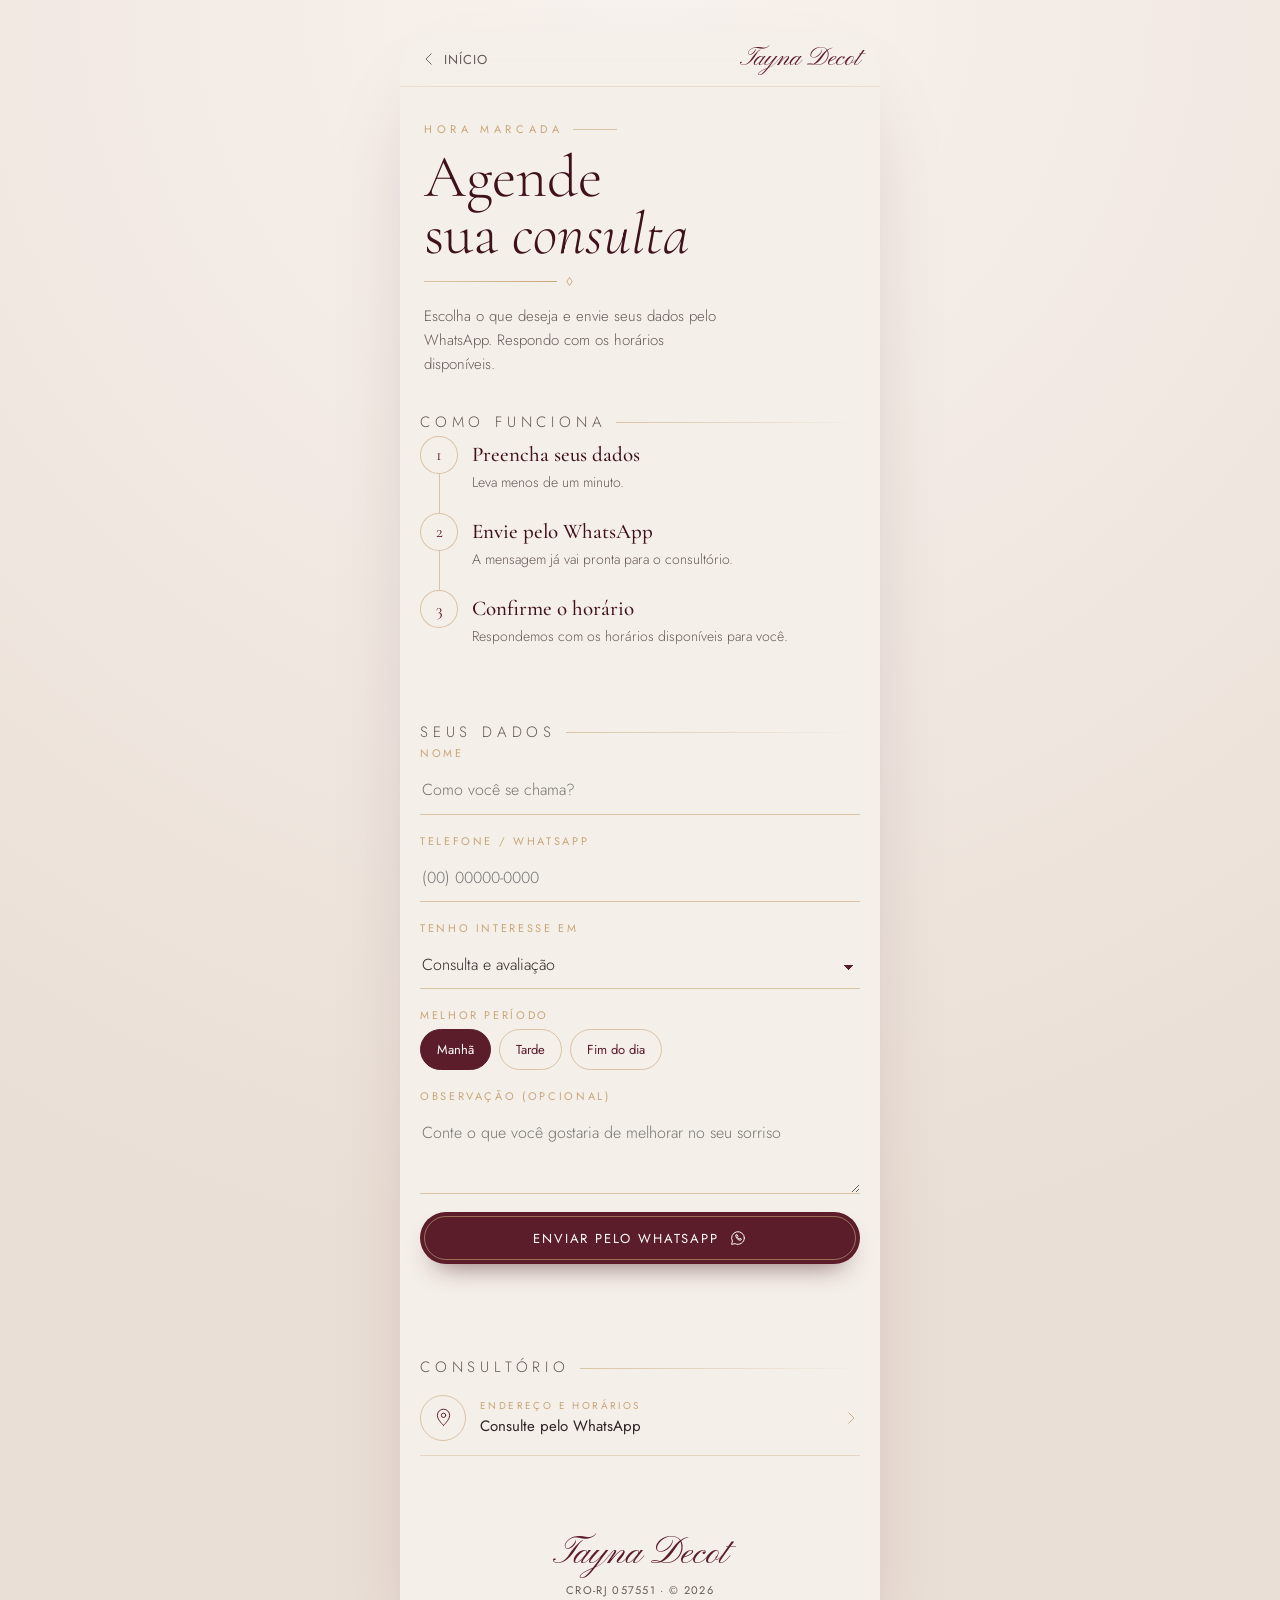
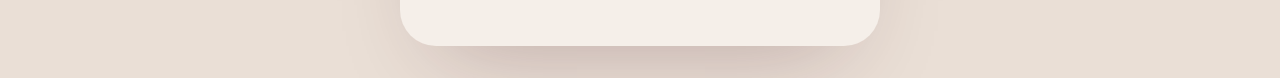
==== commit 15563655: "Fill in Dra. Tayna's real services and contact details - Tratamentos rebuilt from her service list i" ====
--- a/agendar.html
+++ b/agendar.html
@@ -24,7 +24,7 @@
       <p class="hero__pre">Hora marcada</p>
       <h1 class="page__title">Agende sua <em>consulta</em></h1>
       <span class="hero__rule" aria-hidden="true"><svg viewBox="0 0 10 10"><path d="M5 .5l3 4.5-3 4.5-3-4.5z"/></svg></span>
-      <p class="page__intro">Escolha o que deseja e envie seus dados. A primeira consulta é uma avaliação completa do seu sorriso.</p>
+      <p class="page__intro">Escolha o que deseja e envie seus dados pelo WhatsApp. Respondo com os horários disponíveis.</p>
     </section>
 
     <section class="section reveal">
@@ -40,7 +40,7 @@
         <div class="field"><label for="f-nome">Nome</label><input id="f-nome" name="nome" autocomplete="name" placeholder="Como você se chama?" required></div>
         <div class="field"><label for="f-tel">Telefone / WhatsApp</label><input id="f-tel" name="telefone" type="tel" inputmode="tel" autocomplete="tel" placeholder="(00) 00000-0000" required></div>
         <div class="field"><label for="f-trat">Tenho interesse em</label>
-          <select id="f-trat" name="tratamento"><option>Avaliação</option><option>Lentes de contato dental</option><option>Clareamento dental</option><option>Facetas em resina</option><option>Alinhadores invisíveis</option><option>Implantes dentários</option><option>Limpeza e prevenção</option><option>Outro</option></select>
+          <select id="f-trat" name="tratamento"><option>Consulta e avaliação</option><option>Prevenção e limpeza</option><option>Restaurações e tratamento de cárie</option><option>Clareamento dental</option><option>Tratamento de gengiva</option><option>Cirurgia oral menor / extração</option><option>Próteses dentárias</option><option>Outro</option></select>
         </div>
         <fieldset class="field">
           <legend>Melhor período</legend>
@@ -59,14 +59,13 @@
     <section class="section reveal">
       <p class="section__label">Consultório</p>
       <div class="info">
-        <div class="info__row"><span class="info__icon"><svg viewBox="0 0 24 24" aria-hidden="true"><path d="M12 21s-7-6.2-7-11.5a7 7 0 0 1 14 0C19 14.8 12 21 12 21z"/><circle cx="12" cy="9.5" r="2.5"/></svg></span><div><small>Endereço</small><strong>Rua Exemplo, 000 · Sala 00 · Cidade/UF</strong></div><span></span></div>
-        <div class="info__row"><span class="info__icon"><svg viewBox="0 0 24 24" aria-hidden="true"><circle cx="12" cy="12" r="9"/><path d="M12 7v5l3 2"/></svg></span><div><small>Atendimento</small><strong>Segunda a sexta · 9h às 19h</strong></div><span></span></div>
+        <a class="info__row" data-wa="Olá, Dra. Tayna! Gostaria de saber o endereço e os horários de atendimento."><span class="info__icon"><svg viewBox="0 0 24 24" aria-hidden="true"><path d="M12 21s-7-6.2-7-11.5a7 7 0 0 1 14 0C19 14.8 12 21 12 21z"/><circle cx="12" cy="9.5" r="2.5"/></svg></span><div><small>Endereço e horários</small><strong>Consulte pelo WhatsApp</strong></div><svg class="info__go" viewBox="0 0 24 24" aria-hidden="true"><path d="M9 5l7 7-7 7"/></svg></a>
       </div>
     </section>
 
     <footer class="foot">
       <p class="foot__sign">Tayna Decot</p>
-      <p class="foot__copy">CRO-XX 00000 · © <span data-year></span></p>
+      <p class="foot__copy">CRO-RJ 057551 · © <span data-year></span></p>
     </footer>
   </main>
   <script src="script.js"></script>
